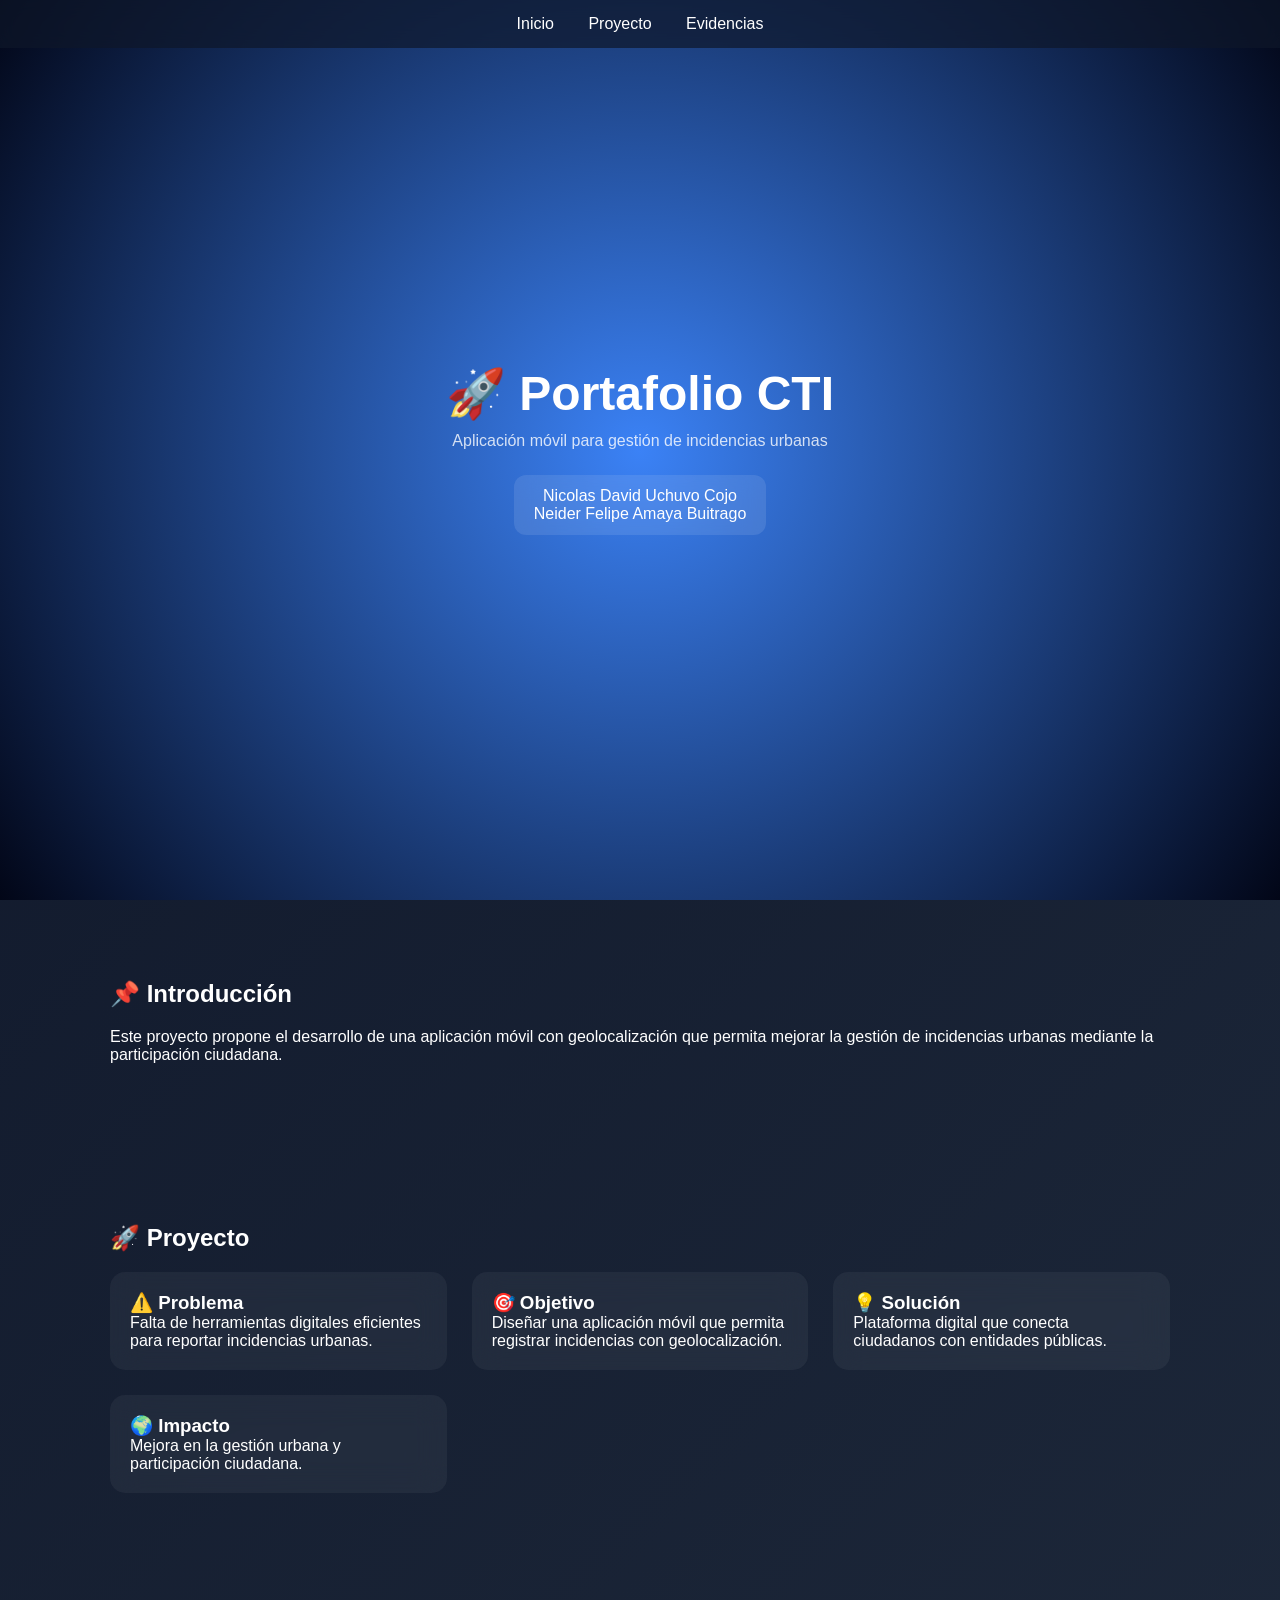
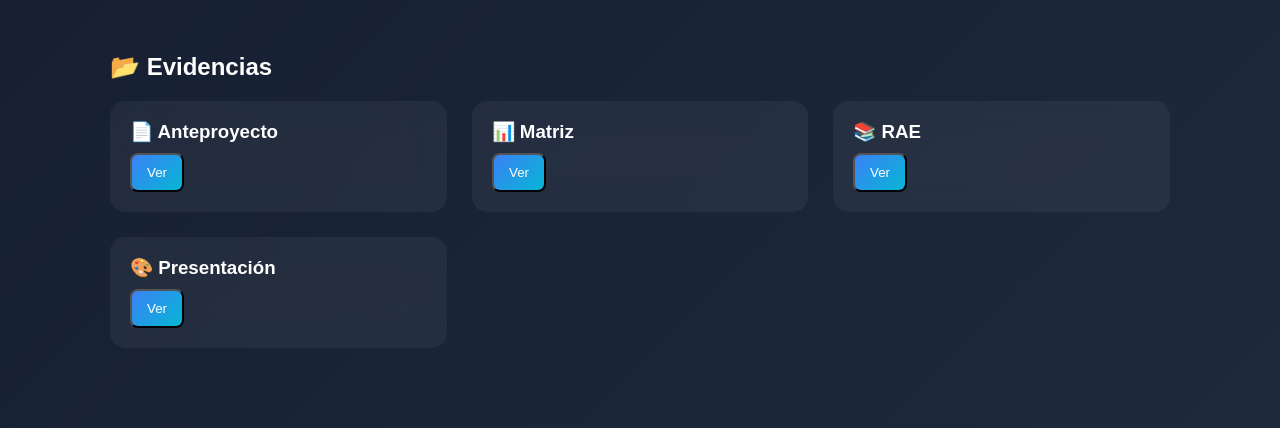
==== index.html @ 1fc23af6 "fix estructura correcta" ====
<!DOCTYPE html>
<html lang="es">
<head>
<meta charset="UTF-8">
<meta name="viewport" content="width=device-width, initial-scale=1.0">
<title>Portafolio CTI</title>

<style>
* {
    margin: 0;
    padding: 0;
    box-sizing: border-box;
}

body {
    font-family: 'Segoe UI', sans-serif;
    background: linear-gradient(135deg, #0f172a, #1e293b);
    color: white;
    scroll-behavior: smooth;
}

/* NAV */
nav {
    position: fixed;
    width: 100%;
    padding: 15px;
    text-align: center;
    background: rgba(15,23,42,0.7);
    backdrop-filter: blur(10px);
    z-index: 1000;
}

nav a {
    color: white;
    margin: 0 15px;
    text-decoration: none;
    font-weight: 500;
}

/* HERO */
.hero {
    height: 100vh;
    display: flex;
    flex-direction: column;
    justify-content: center;
    align-items: center;

    background: radial-gradient(circle at center, #3b82f6, #020617);
    text-align: center;
}

.hero h1 {
    font-size: 3em;
}

.hero p {
    margin-top: 10px;
    opacity: 0.8;
}

.autores {
    margin-top: 25px;
    padding: 12px 20px;
    border-radius: 12px;
    background: rgba(255,255,255,0.1);
    backdrop-filter: blur(10px);
}

/* SECCIONES */
section {
    max-width: 1100px;
    margin: auto;
    padding: 80px 20px;
}

h2 {
    margin-bottom: 20px;
}

/* TARJETAS */
.grid {
    display: grid;
    grid-template-columns: repeat(auto-fit, minmax(250px, 1fr));
    gap: 25px;
}

.card {
    background: rgba(255,255,255,0.05);
    border-radius: 15px;
    padding: 20px;
    backdrop-filter: blur(15px);
    transition: 0.4s;
}

.card:hover {
    transform: translateY(-10px) scale(1.03);
    background: rgba(255,255,255,0.1);
}

/* BOTONES */
.button {
    margin-top: 10px;
    display: inline-block;
    padding: 10px 15px;
    border-radius: 8px;
    background: linear-gradient(135deg, #3b82f6, #06b6d4);
    color: white;
    text-decoration: none;
}

/* PDF MODAL */
.modal {
    display: none;
    position: fixed;
    top:0;
    left:0;
    width:100%;
    height:100%;
    background: rgba(0,0,0,0.9);
    justify-content:center;
    align-items:center;
}

.modal iframe {
    width:80%;
    height:80%;
    border:none;
}

.close {
    position:absolute;
    top:20px;
    right:30px;
    font-size:30px;
    cursor:pointer;
}

/* ANIMACIÓN */
.fade {
    opacity: 0;
    transform: translateY(40px);
    transition: 0.6s;
}

.fade.visible {
    opacity: 1;
    transform: translateY(0);
}
</style>
</head>

<body>

<nav>
    <a href="#intro">Inicio</a>
    <a href="#proyecto">Proyecto</a>
    <a href="#evidencias">Evidencias</a>
</nav>

<div class="hero">
    <h1>🚀 Portafolio CTI</h1>
    <p>Aplicación móvil para gestión de incidencias urbanas</p>

    <div class="autores">
        Nicolas David Uchuvo Cojo<br>
        Neider Felipe Amaya Buitrago
    </div>
</div>

<section id="intro">
    <h2>📌 Introducción</h2>
    <p class="fade">
        Este proyecto propone el desarrollo de una aplicación móvil con geolocalización
        que permita mejorar la gestión de incidencias urbanas mediante la participación ciudadana.
    </p>
</section>

<section id="proyecto">
    <h2>🚀 Proyecto</h2>

    <div class="grid">

        <div class="card fade">
            <h3>⚠️ Problema</h3>
            <p>Falta de herramientas digitales eficientes para reportar incidencias urbanas.</p>
        </div>

        <div class="card fade">
            <h3>🎯 Objetivo</h3>
            <p>Diseñar una aplicación móvil que permita registrar incidencias con geolocalización.</p>
        </div>

        <div class="card fade">
            <h3>💡 Solución</h3>
            <p>Plataforma digital que conecta ciudadanos con entidades públicas.</p>
        </div>

        <div class="card fade">
            <h3>🌍 Impacto</h3>
            <p>Mejora en la gestión urbana y participación ciudadana.</p>
        </div>

    </div>
</section>

<section id="evidencias">
    <h2>📂 Evidencias</h2>

    <div class="grid">

        <div class="card fade">
            <h3>📄 Anteproyecto</h3>
            <button class="button" onclick="openPDF('Anteproyecto.pdf')">Ver</button>
        </div>

        <div class="card fade">
            <h3>📊 Matriz</h3>
            <button class="button" onclick="openPDF('Matriz.pdf')">Ver</button>
        </div>

        <div class="card fade">
            <h3>📚 RAE</h3>
            <button class="button" onclick="openPDF('RAE.pdf')">Ver</button>
        </div>

        <div class="card fade">
            <h3>🎨 Presentación</h3>
            <button class="button" onclick="openPDF('presentacion.pdf')">Ver</button>
        </div>

    </div>
</section>

<!-- MODAL -->
<div class="modal" id="modal">
    <span class="close" onclick="closeModal()">✖</span>
    <iframe id="viewer"></iframe>
</div>

<script>
/* Animaciones */
const faders = document.querySelectorAll('.fade');

window.addEventListener('scroll', () => {
    faders.forEach(el => {
        const top = el.getBoundingClientRect().top;
        if(top < window.innerHeight - 50){
            el.classList.add('visible');
        }
    });
});

/* PDF */
function openPDF(file){
    document.getElementById('modal').style.display = 'flex';
    document.getElementById('viewer').src = file;
}

/* cerrar modal */
function closeModal(){
    document.getElementById('modal').style.display = 'none';
    document.getElementById('viewer').src = "";
}

/* cerrar al hacer click afuera */
document.getElementById('modal').addEventListener('click', function(e){
    if(e.target === this){
        closeModal();
    }
});

/* cerrar con ESC */
document.addEventListener('keydown', function(e){
    if(e.key === "Escape"){
        closeModal();
    }
});
</script>

</body>
</html>
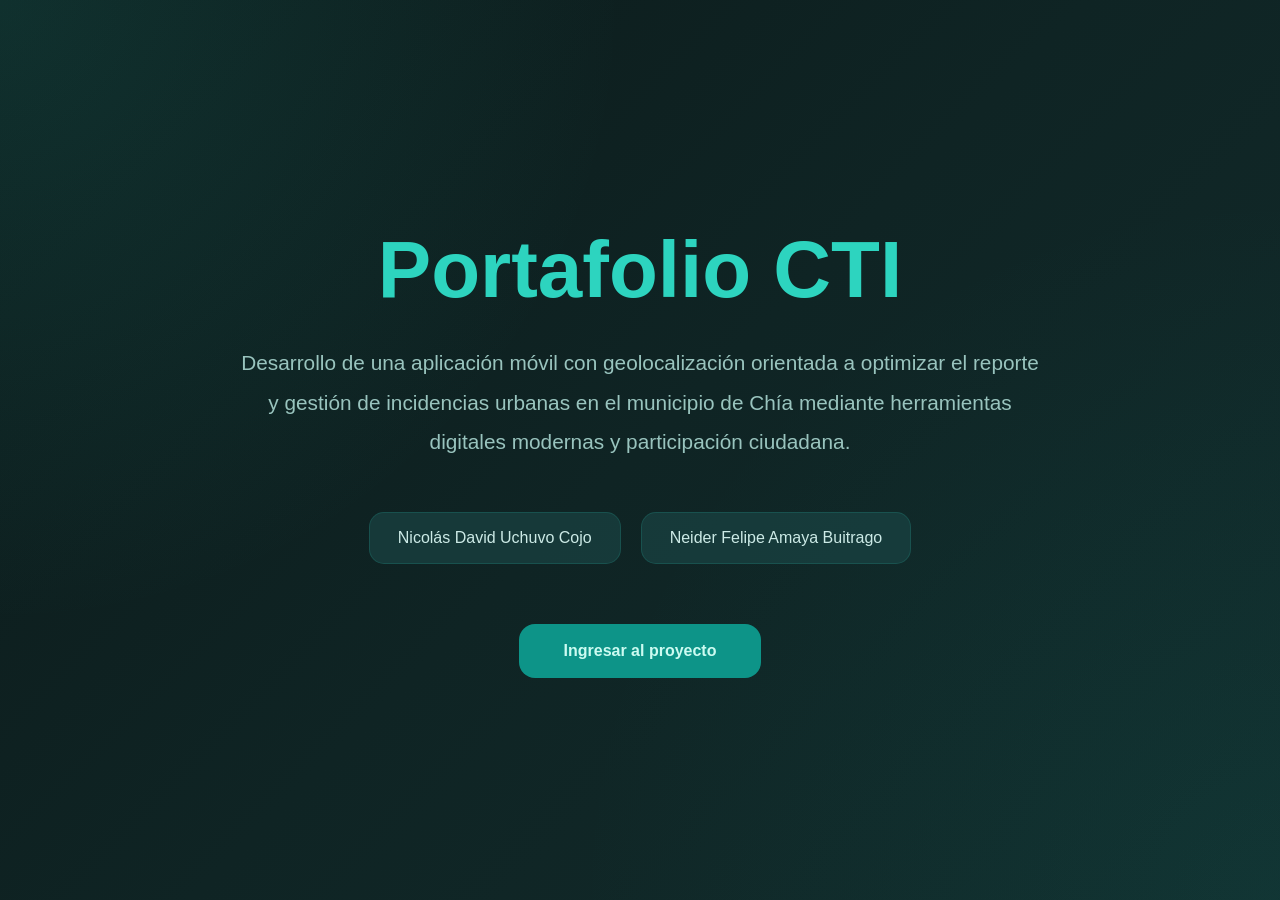
==== commit ee72d4ae: "Actualización y culminación de pagina" ====
--- a/index.html
+++ b/index.html
@@ -3,279 +3,187 @@
 <head>
 <meta charset="UTF-8">
 <meta name="viewport" content="width=device-width, initial-scale=1.0">
+
 <title>Portafolio CTI</title>
 
+<link rel="stylesheet" href="css/styles.css">
+
 <style>
-* {
-    margin: 0;
-    padding: 0;
-    box-sizing: border-box;
+
+/* HERO */
+
+.hero{
+
+    min-height:100vh;
+
+    display:flex;
+    justify-content:center;
+    align-items:center;
+
+    text-align:center;
+
+    padding:40px;
 }
 
-body {
-    font-family: 'Segoe UI', sans-serif;
-    background: linear-gradient(135deg, #0f172a, #1e293b);
-    color: white;
-    scroll-behavior: smooth;
+/* CONTENIDO */
+
+.hero-content{
+    max-width:950px;
 }
 
-/* NAV */
-nav {
-    position: fixed;
-    width: 100%;
-    padding: 15px;
-    text-align: center;
-    background: rgba(15,23,42,0.7);
-    backdrop-filter: blur(10px);
-    z-index: 1000;
+/* TITULO */
+
+.hero h1{
+
+    font-size:5rem;
+
+    margin-bottom:25px;
+
+    color:#2dd4bf;
+
+    line-height:1.2;
 }
 
-nav a {
-    color: white;
-    margin: 0 15px;
-    text-decoration: none;
-    font-weight: 500;
+/* DESCRIPCION */
+
+.hero p{
+
+    font-size:1.3rem;
+
+    line-height:1.9;
+
+    color:#99c4be;
+
+    max-width:800px;
+
+    margin:auto;
 }
 
-/* HERO */
-.hero {
-    height: 100vh;
-    display: flex;
-    flex-direction: column;
-    justify-content: center;
-    align-items: center;
+/* AUTORES */
 
-    background: radial-gradient(circle at center, #3b82f6, #020617);
-    text-align: center;
+.autores{
+
+    margin-top:50px;
+
+    display:flex;
+    justify-content:center;
+
+    gap:20px;
+
+    flex-wrap:wrap;
 }
 
-.hero h1 {
-    font-size: 3em;
+.autores span{
+
+    background:rgba(26,68,68,0.70);
+
+    padding:16px 28px;
+
+    border-radius:15px;
+
+    border:1px solid rgba(45,212,191,0.15);
+
+    color:#cceae6;
+
+    transition:0.3s;
 }
 
-.hero p {
-    margin-top: 10px;
-    opacity: 0.8;
+.autores span:hover{
+
+    border:1px solid rgba(45,212,191,0.35);
+
+    background:rgba(35,85,85,0.90);
 }
 
-.autores {
-    margin-top: 25px;
-    padding: 12px 20px;
-    border-radius: 12px;
-    background: rgba(255,255,255,0.1);
-    backdrop-filter: blur(10px);
+/* BOTON */
+
+.btn{
+
+    margin-top:60px;
+
+    display:inline-block;
+
+    padding:18px 45px;
+
+    border-radius:16px;
+
+    text-decoration:none;
+
+    background:#0d9488;
+
+    color:#ccfbf1;
+
+    font-weight:bold;
+
+    font-size:1rem;
+
+    transition:0.3s;
 }
 
-/* SECCIONES */
-section {
-    max-width: 1100px;
-    margin: auto;
-    padding: 80px 20px;
+.btn:hover{
+
+    transform:translateY(-8px);
+
+    background:#0f766e;
+
+    box-shadow:0 0 20px rgba(45,212,191,0.18);
 }
 
-h2 {
-    margin-bottom: 20px;
+/* RESPONSIVE */
+
+@media(max-width:768px){
+
+    .hero h1{
+        font-size:3rem;
+    }
+
+    .hero p{
+        font-size:1.1rem;
+    }
+
 }
 
-/* TARJETAS */
-.grid {
-    display: grid;
-    grid-template-columns: repeat(auto-fit, minmax(250px, 1fr));
-    gap: 25px;
-}
+</style>
 
-.card {
-    background: rgba(255,255,255,0.05);
-    border-radius: 15px;
-    padding: 20px;
-    backdrop-filter: blur(15px);
-    transition: 0.4s;
-}
-
-.card:hover {
-    transform: translateY(-10px) scale(1.03);
-    background: rgba(255,255,255,0.1);
-}
-
-/* BOTONES */
-.button {
-    margin-top: 10px;
-    display: inline-block;
-    padding: 10px 15px;
-    border-radius: 8px;
-    background: linear-gradient(135deg, #3b82f6, #06b6d4);
-    color: white;
-    text-decoration: none;
-}
-
-/* PDF MODAL */
-.modal {
-    display: none;
-    position: fixed;
-    top:0;
-    left:0;
-    width:100%;
-    height:100%;
-    background: rgba(0,0,0,0.9);
-    justify-content:center;
-    align-items:center;
-}
-
-.modal iframe {
-    width:80%;
-    height:80%;
-    border:none;
-}
-
-.close {
-    position:absolute;
-    top:20px;
-    right:30px;
-    font-size:30px;
-    cursor:pointer;
-}
-
-/* ANIMACIÓN */
-.fade {
-    opacity: 0;
-    transform: translateY(40px);
-    transition: 0.6s;
-}
-
-.fade.visible {
-    opacity: 1;
-    transform: translateY(0);
-}
-</style>
 </head>
-
 <body>
 
-<nav>
-    <a href="#intro">Inicio</a>
-    <a href="#proyecto">Proyecto</a>
-    <a href="#evidencias">Evidencias</a>
-</nav>
+<section class="hero">
 
-<div class="hero">
-    <h1>🚀 Portafolio CTI</h1>
-    <p>Aplicación móvil para gestión de incidencias urbanas</p>
+    <div class="hero-content">
 
-    <div class="autores">
-        Nicolas David Uchuvo Cojo<br>
-        Neider Felipe Amaya Buitrago
+        <h1>
+            Portafolio CTI
+        </h1>
+
+        <p>
+            Desarrollo de una aplicación móvil con geolocalización
+            orientada a optimizar el reporte y gestión de incidencias
+            urbanas en el municipio de Chía mediante herramientas
+            digitales modernas y participación ciudadana.
+        </p>
+
+        <div class="autores">
+
+            <span>
+                Nicolás David Uchuvo Cojo
+            </span>
+
+            <span>
+                Neider Felipe Amaya Buitrago
+            </span>
+
+        </div>
+
+        <a href="modulos.html" class="btn">
+
+            Ingresar al proyecto
+
+        </a>
+
     </div>
-</div>
 
-<section id="intro">
-    <h2>📌 Introducción</h2>
-    <p class="fade">
-        Este proyecto propone el desarrollo de una aplicación móvil con geolocalización
-        que permita mejorar la gestión de incidencias urbanas mediante la participación ciudadana.
-    </p>
 </section>
 
-<section id="proyecto">
-    <h2>🚀 Proyecto</h2>
-
-    <div class="grid">
-
-        <div class="card fade">
-            <h3>⚠️ Problema</h3>
-            <p>Falta de herramientas digitales eficientes para reportar incidencias urbanas.</p>
-        </div>
-
-        <div class="card fade">
-            <h3>🎯 Objetivo</h3>
-            <p>Diseñar una aplicación móvil que permita registrar incidencias con geolocalización.</p>
-        </div>
-
-        <div class="card fade">
-            <h3>💡 Solución</h3>
-            <p>Plataforma digital que conecta ciudadanos con entidades públicas.</p>
-        </div>
-
-        <div class="card fade">
-            <h3>🌍 Impacto</h3>
-            <p>Mejora en la gestión urbana y participación ciudadana.</p>
-        </div>
-
-    </div>
-</section>
-
-<section id="evidencias">
-    <h2>📂 Evidencias</h2>
-
-    <div class="grid">
-
-        <div class="card fade">
-            <h3>📄 Anteproyecto</h3>
-            <button class="button" onclick="openPDF('Anteproyecto.pdf')">Ver</button>
-        </div>
-
-        <div class="card fade">
-            <h3>📊 Matriz</h3>
-            <button class="button" onclick="openPDF('Matriz.pdf')">Ver</button>
-        </div>
-
-        <div class="card fade">
-            <h3>📚 RAE</h3>
-            <button class="button" onclick="openPDF('RAE.pdf')">Ver</button>
-        </div>
-
-        <div class="card fade">
-            <h3>🎨 Presentación</h3>
-            <button class="button" onclick="openPDF('presentacion.pdf')">Ver</button>
-        </div>
-
-    </div>
-</section>
-
-<!-- MODAL -->
-<div class="modal" id="modal">
-    <span class="close" onclick="closeModal()">✖</span>
-    <iframe id="viewer"></iframe>
-</div>
-
-<script>
-/* Animaciones */
-const faders = document.querySelectorAll('.fade');
-
-window.addEventListener('scroll', () => {
-    faders.forEach(el => {
-        const top = el.getBoundingClientRect().top;
-        if(top < window.innerHeight - 50){
-            el.classList.add('visible');
-        }
-    });
-});
-
-/* PDF */
-function openPDF(file){
-    document.getElementById('modal').style.display = 'flex';
-    document.getElementById('viewer').src = file;
-}
-
-/* cerrar modal */
-function closeModal(){
-    document.getElementById('modal').style.display = 'none';
-    document.getElementById('viewer').src = "";
-}
-
-/* cerrar al hacer click afuera */
-document.getElementById('modal').addEventListener('click', function(e){
-    if(e.target === this){
-        closeModal();
-    }
-});
-
-/* cerrar con ESC */
-document.addEventListener('keydown', function(e){
-    if(e.key === "Escape"){
-        closeModal();
-    }
-});
-</script>
-
 </body>
-</html> +</html>
--- a/css/styles.css
+++ b/css/styles.css
@@ -0,0 +1,674 @@
+/* ================================================= */
+/* RESET */
+/* ================================================= */
+
+*{
+    margin:0;
+    padding:0;
+    box-sizing:border-box;
+}
+
+html{
+    scroll-behavior:smooth;
+}
+
+/* ================================================= */
+/* BODY */
+/* ================================================= */
+
+body{
+
+    font-family:'Segoe UI',sans-serif;
+
+    background:
+
+    radial-gradient(
+        circle at top left,
+        rgba(45,212,191,0.12),
+        transparent 40%
+    ),
+
+    radial-gradient(
+        circle at bottom right,
+        rgba(13,148,136,0.10),
+        transparent 45%
+    ),
+
+    linear-gradient(
+        135deg,
+        #0c1a1a,
+        #0f2424,
+        #122b2b
+    );
+
+    color:#99c4be;
+
+    min-height:100vh;
+
+    background-attachment:fixed;
+}
+
+/* ================================================= */
+/* NAVBAR */
+/* ================================================= */
+
+.navbar{
+
+    width:100%;
+
+    padding:20px 8%;
+
+    display:flex;
+    justify-content:space-between;
+    align-items:center;
+
+    position:fixed;
+
+    top:0;
+
+    background:rgba(12,26,26,0.60);
+
+    backdrop-filter:blur(12px);
+
+    z-index:1000;
+
+    border-bottom:1px solid rgba(45,212,191,0.07);
+}
+
+/* LOGO */
+
+.navbar h2{
+
+    color:#cceae6;
+
+    font-size:1.8rem;
+
+    letter-spacing:1px;
+}
+
+/* LINKS */
+
+.links{
+
+    display:flex;
+
+    align-items:center;
+
+    gap:25px;
+}
+
+.links a{
+
+    color:#99c4be;
+
+    text-decoration:none;
+
+    transition:0.3s;
+
+    font-size:1rem;
+
+    font-weight:500;
+}
+
+.links a:hover{
+
+    color:#2dd4bf;
+}
+
+/* ================================================= */
+/* HERO */
+/* ================================================= */
+
+.hero{
+
+    min-height:100vh;
+
+    display:flex;
+    justify-content:center;
+    align-items:center;
+
+    text-align:center;
+
+    padding:40px;
+}
+
+.hero-content{
+    max-width:950px;
+}
+
+/* TITULO */
+
+.hero h1{
+
+    font-size:5rem;
+
+    margin-bottom:25px;
+
+    line-height:1.2;
+
+    color:#2dd4bf;
+
+    font-weight:700;
+}
+
+/* TEXTO */
+
+.hero p{
+
+    font-size:1.3rem;
+
+    line-height:1.8;
+
+    color:#99c4be;
+
+    max-width:850px;
+
+    margin:auto;
+}
+
+/* ================================================= */
+/* AUTORES */
+/* ================================================= */
+
+.autores{
+
+    margin-top:40px;
+
+    display:flex;
+    justify-content:center;
+
+    gap:20px;
+
+    flex-wrap:wrap;
+}
+
+.autores span{
+
+    background:rgba(26,68,68,0.70);
+
+    padding:15px 25px;
+
+    border-radius:15px;
+
+    border:1px solid rgba(45,212,191,0.15);
+
+    color:#cceae6;
+
+    transition:0.3s;
+}
+
+.autores span:hover{
+
+    background:rgba(35,85,85,0.90);
+
+    transform:translateY(-5px);
+
+    border:1px solid rgba(45,212,191,0.30);
+}
+
+/* ================================================= */
+/* BOTONES */
+/* ================================================= */
+
+.btn{
+
+    margin-top:50px;
+
+    display:inline-block;
+
+    padding:18px 40px;
+
+    border-radius:15px;
+
+    text-decoration:none;
+
+    background:#0d9488;
+
+    color:#ccfbf1;
+
+    font-weight:bold;
+
+    transition:0.3s;
+}
+
+.btn:hover{
+
+    transform:translateY(-8px);
+
+    background:#0f766e;
+
+    box-shadow:0 0 20px rgba(45,212,191,0.20);
+}
+
+/* ================================================= */
+/* PAGINAS */
+/* ================================================= */
+
+.page{
+
+    min-height:100vh;
+
+    padding:120px 8%;
+}
+
+/* ================================================= */
+/* HEADERS */
+/* ================================================= */
+
+.header{
+
+    text-align:center;
+
+    margin-bottom:70px;
+}
+
+.header h1{
+
+    font-size:3.5rem;
+
+    margin-bottom:20px;
+
+    color:#2dd4bf;
+}
+
+.header p{
+
+    color:#99c4be;
+
+    font-size:1.1rem;
+
+    line-height:1.7;
+}
+
+/* ================================================= */
+/* GRIDS */
+/* ================================================= */
+
+.cards,
+.grid,
+.variables-grid,
+.ods-grid,
+.impact-content,
+.info{
+
+    display:grid;
+
+    grid-template-columns:
+    repeat(auto-fit,minmax(380px,420px));
+
+    justify-content:center;
+
+    gap:30px;
+}
+
+/* ================================================= */
+/* TARJETAS */
+/* ================================================= */
+
+.card,
+.variable-card,
+.ods-card,
+.impact-item{
+
+    background:rgba(15,36,36,0.80);
+
+    border:1px solid rgba(45,212,191,0.10);
+
+    border-radius:22px;
+
+    padding:25px;
+
+    transition:0.3s;
+
+    backdrop-filter:blur(10px);
+
+    overflow:hidden;
+
+    width:100%;
+}
+
+/* HOVER */
+
+.card:hover,
+.variable-card:hover,
+.ods-card:hover,
+.impact-item:hover{
+
+    transform:translateY(-8px);
+
+    background:rgba(26,60,60,0.92);
+
+    border:1px solid rgba(45,212,191,0.22);
+
+    box-shadow:0 10px 25px rgba(0,0,0,0.20);
+}
+
+/* ================================================= */
+/* IMAGENES */
+/* ================================================= */
+
+.card img{
+
+    width:100%;
+
+    height:220px;
+
+    object-fit:cover;
+
+    border-radius:15px;
+
+    margin-bottom:20px;
+
+    display:block;
+}
+
+/* ================================================= */
+/* CONTENIDO */
+/* ================================================= */
+
+.card-content{
+
+    display:flex;
+
+    flex-direction:column;
+
+    align-items:center;
+
+    text-align:center;
+}
+
+/* ================================================= */
+/* TITULOS */
+/* ================================================= */
+
+.card h2,
+.card h3,
+.variable-card h2,
+.ods h2,
+.section-title h2,
+.problem-box h2,
+.resume h2,
+.question-box h2{
+
+    color:#cceae6;
+
+    margin-bottom:15px;
+}
+
+/* ================================================= */
+/* TEXTOS */
+/* ================================================= */
+
+.card p,
+.variable-card p,
+.ods-card p,
+.impact-item p{
+
+    color:#99c4be;
+
+    line-height:1.7;
+
+    margin-bottom:18px;
+}
+
+/* ================================================= */
+/* BOTONES TARJETAS */
+/* ================================================= */
+
+.card .buttons{
+
+    margin-top:15px;
+
+    display:flex;
+
+    justify-content:center;
+
+    gap:12px;
+
+    flex-wrap:wrap;
+}
+
+.card .buttons a{
+
+    text-decoration:none;
+
+    padding:12px 18px;
+
+    border-radius:12px;
+
+    font-weight:bold;
+
+    transition:0.3s;
+
+    background:#0d9488;
+
+    color:#ccfbf1;
+
+    font-size:0.92rem;
+}
+
+.card .buttons a:hover{
+
+    transform:translateY(-4px);
+
+    background:#0f766e;
+
+    box-shadow:0 0 15px rgba(45,212,191,0.25);
+}
+
+/* ================================================= */
+/* CAJAS GRANDES */
+/* ================================================= */
+
+.problem-box,
+.resume,
+.question-box,
+.objetivo-general,
+.impact{
+
+    background:rgba(15,36,36,0.80);
+
+    padding:50px;
+
+    border-radius:25px;
+
+    border-left:5px solid #0d9488;
+
+    border:1px solid rgba(45,212,191,0.10);
+
+    backdrop-filter:blur(10px);
+}
+
+/* ================================================= */
+/* TABLAS */
+/* ================================================= */
+
+.table-container{
+    overflow-x:auto;
+}
+
+table{
+
+    width:100%;
+
+    border-collapse:collapse;
+
+    background:rgba(15,36,36,0.80);
+
+    border-radius:20px;
+
+    overflow:hidden;
+}
+
+/* HEADER TABLA */
+
+th{
+
+    background:#0d9488;
+
+    color:#ccfbf1;
+
+    padding:18px;
+
+    text-align:left;
+}
+
+/* CELDAS */
+
+td{
+
+    padding:18px;
+
+    border-bottom:1px solid rgba(45,212,191,0.06);
+
+    color:#99c4be;
+
+    line-height:1.6;
+}
+
+/* ================================================= */
+/* PDF */
+/* ================================================= */
+
+.pdf-container{
+
+    width:100%;
+
+    height:800px;
+
+    border-radius:20px;
+
+    overflow:hidden;
+
+    border:1px solid rgba(45,212,191,0.10);
+
+    box-shadow:0 10px 25px rgba(0,0,0,0.20);
+}
+
+iframe{
+
+    width:100%;
+
+    height:100%;
+
+    border:none;
+}
+
+/* ================================================= */
+/* BOTONES PAGINAS */
+/* ================================================= */
+
+.buttons,
+.back{
+
+    margin-top:60px;
+
+    display:flex;
+    justify-content:center;
+
+    gap:20px;
+
+    flex-wrap:wrap;
+}
+
+.buttons a,
+.back a{
+
+    text-decoration:none;
+
+    padding:15px 30px;
+
+    border-radius:12px;
+
+    font-weight:bold;
+
+    transition:0.3s;
+
+    background:#0d9488;
+
+    color:#ccfbf1;
+}
+
+.buttons a:hover,
+.back a:hover{
+
+    transform:translateY(-5px);
+
+    background:#0f766e;
+
+    box-shadow:0 0 20px rgba(45,212,191,0.20);
+}
+
+/* ================================================= */
+/* FOOTER */
+/* ================================================= */
+
+footer{
+
+    text-align:center;
+
+    padding:30px;
+
+    color:#4d8c85;
+}
+
+/* ================================================= */
+/* RESPONSIVE */
+/* ================================================= */
+
+@media(max-width:768px){
+
+    .navbar{
+
+        flex-direction:column;
+
+        gap:15px;
+    }
+
+    .links{
+
+        flex-wrap:wrap;
+
+        justify-content:center;
+    }
+
+    .hero h1{
+        font-size:3rem;
+    }
+
+    .header h1{
+        font-size:2.5rem;
+    }
+
+    .hero p{
+        font-size:1.1rem;
+    }
+
+    .problem-box,
+    .resume,
+    .question-box,
+    .objetivo-general,
+    .impact{
+
+        padding:30px;
+    }
+
+    .pdf-container{
+        height:600px;
+    }
+
+    .cards,
+    .grid,
+    .variables-grid,
+    .ods-grid,
+    .impact-content,
+    .info{
+
+        grid-template-columns:1fr;
+    }
+
+    .card img{
+
+        height:200px;
+    }
+}
